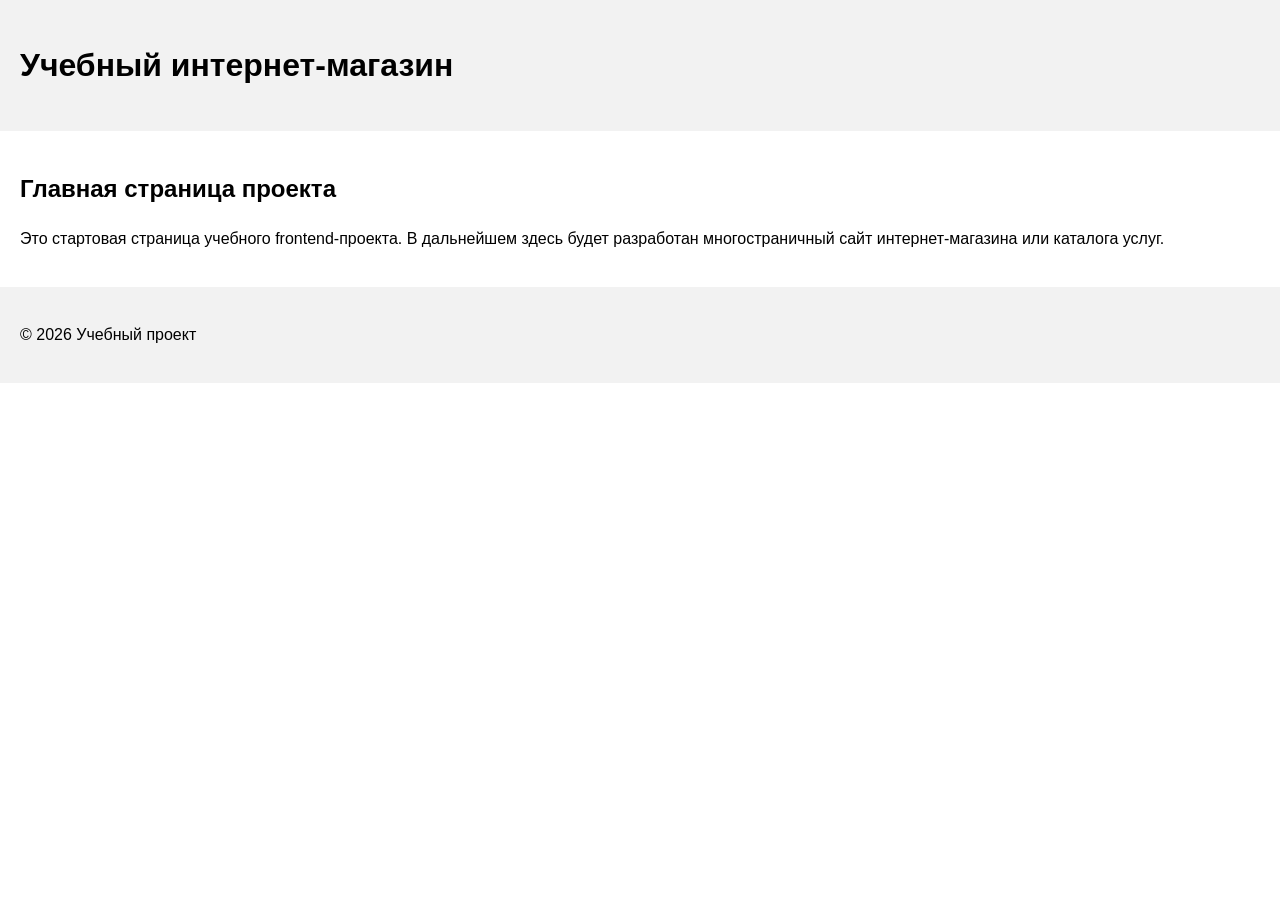
==== index.html @ 75009446 "feat: initialize frontend project structure" ====
<!DOCTYPE html>
<html lang="ru">
<head>
  <meta charset="UTF-8">
  <meta name="viewport" content="width=device-width, initial-scale=1.0">
  <title>Каталог товаров</title>
  <link rel="stylesheet" href="css/style.css">
</head>
<body>
  <header>
    <h1>Учебный интернет-магазин</h1>
  </header>

  <main>
    <section>
      <h2>Главная страница проекта</h2>
      <p>
        Это стартовая страница учебного frontend-проекта.
        В дальнейшем здесь будет разработан многостраничный сайт
        интернет-магазина или каталога услуг.
      </p>
    </section>
  </main>

  <footer>
    <p>&copy; 2026 Учебный проект</p>
  </footer>
</body>
</html>
---- css/style.css ----
body {
  margin: 0;
  font-family: Arial, sans-serif;
  line-height: 1.5;
}

header,
main,
footer {
  padding: 20px;
}

header {
  background-color: #f2f2f2;
}

footer {
  background-color: #f2f2f2;
}
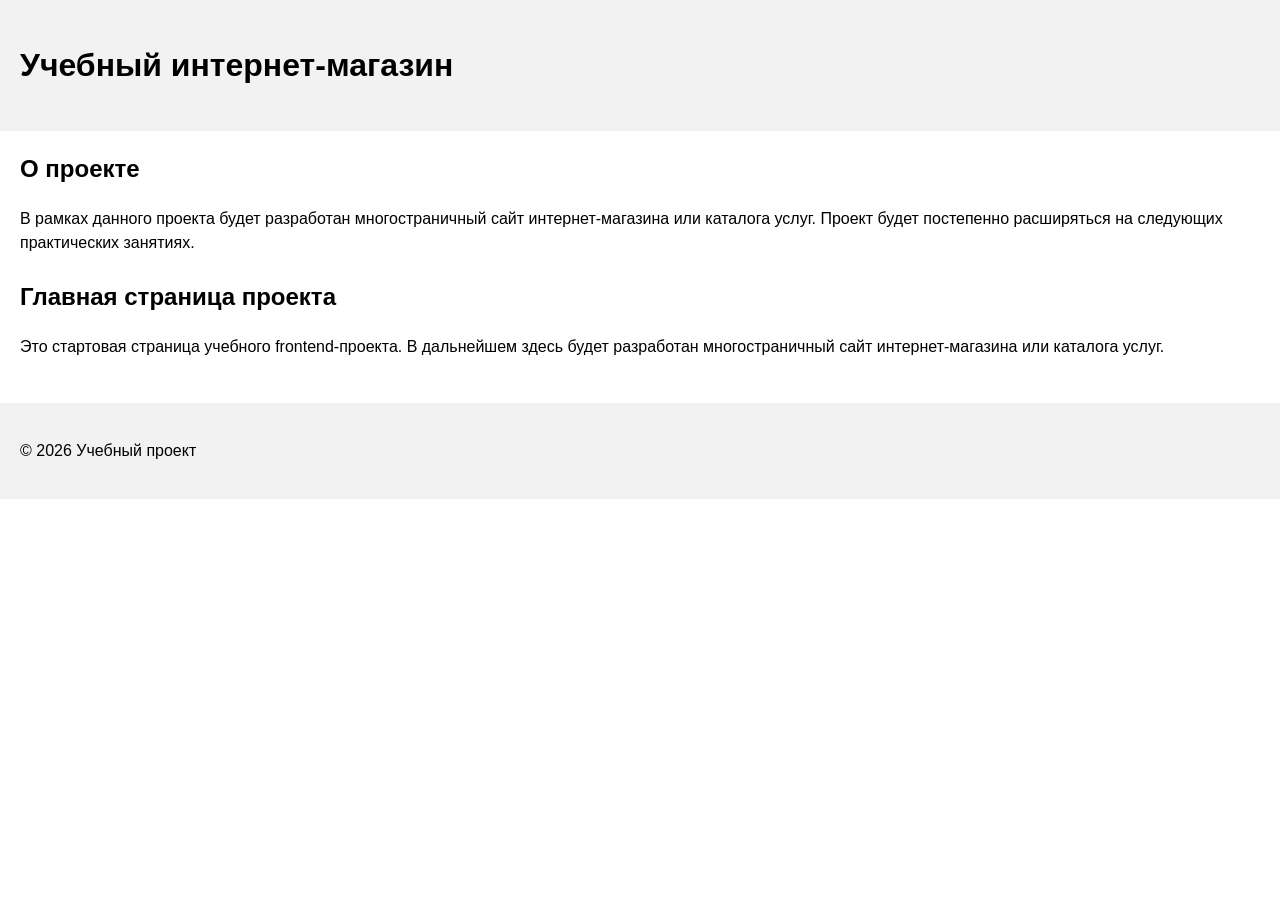
==== commit c70e77d8: "feat: add project description section" ====
--- a/index.html
+++ b/index.html
@@ -12,6 +12,16 @@
   </header>
 
   <main>
+
+    <section>
+      <h2>О проекте</h2>
+      <p>
+        В рамках данного проекта будет разработан многостраничный сайт
+        интернет-магазина или каталога услуг. Проект будет постепенно
+        расширяться на следующих практических занятиях.
+      </p>
+    </section>
+
     <section>
       <h2>Главная страница проекта</h2>
       <p>
@@ -20,6 +30,7 @@
         интернет-магазина или каталога услуг.
       </p>
     </section>
+    
   </main>
 
   <footer>
--- a/css/style.css
+++ b/css/style.css
@@ -17,3 +17,11 @@
 footer {
   background-color: #f2f2f2;
 }
+
+section {
+  margin-bottom: 24px;
+}
+
+section h2 {
+  margin-top: 0;
+}
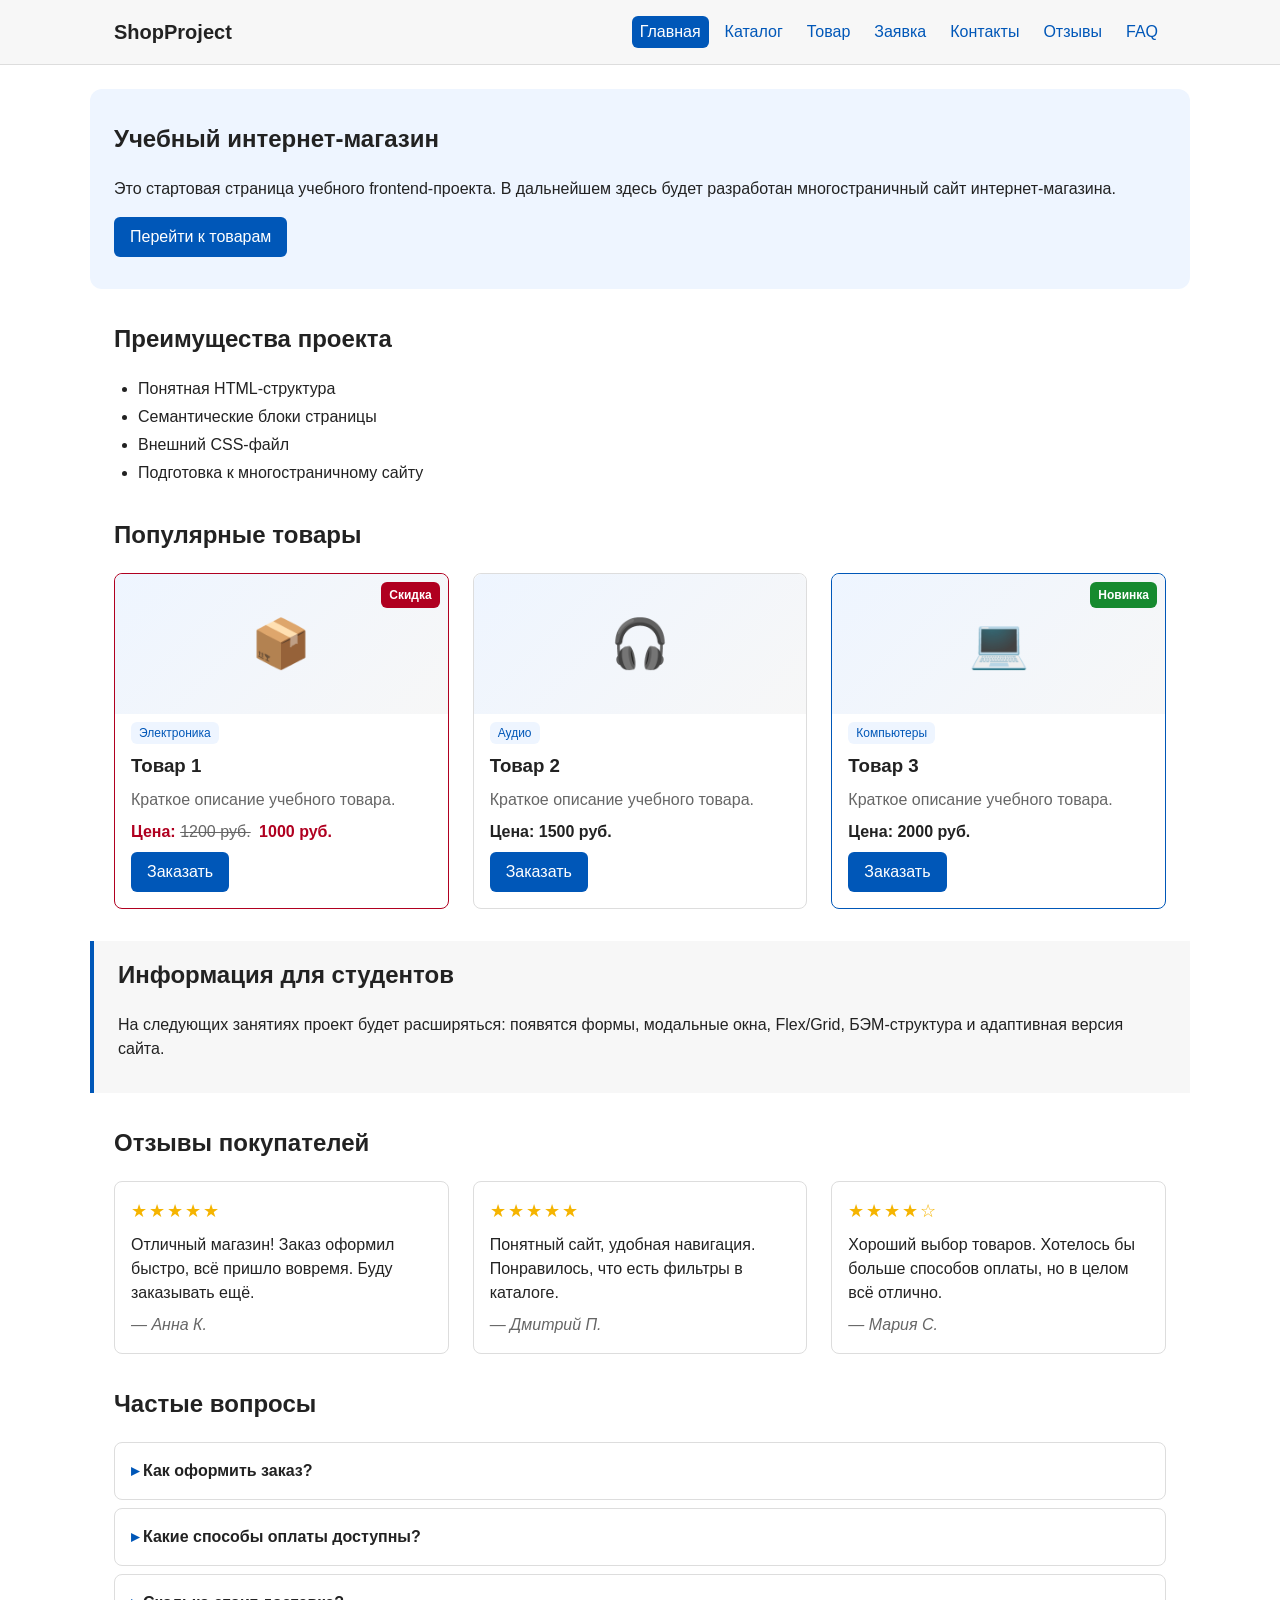
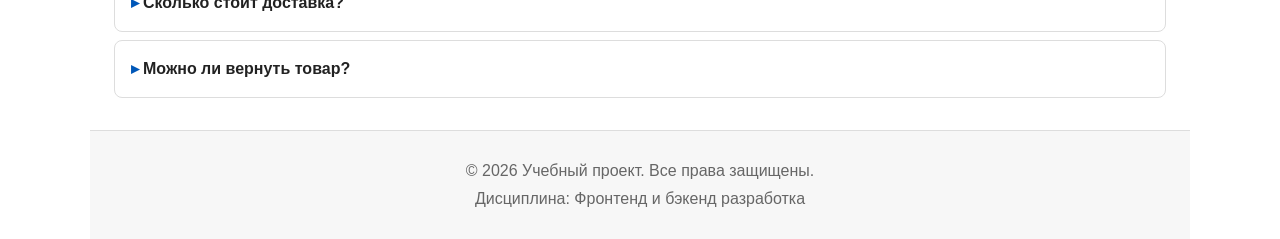
==== commit 0d5a9c74: "feat: add reviews, FAQ and enhanced product cards" ====
--- a/index.html
+++ b/index.html
@@ -3,38 +3,195 @@
 <head>
   <meta charset="UTF-8">
   <meta name="viewport" content="width=device-width, initial-scale=1.0">
-  <title>Каталог товаров</title>
+  <meta name="description" content="Учебный интернет-магазин — главная страница.">
+  <title>Главная — Учебный интернет-магазин</title>
   <link rel="stylesheet" href="css/style.css">
+  <script src="js/main.js" defer></script>
 </head>
 <body>
-  <header>
-    <h1>Учебный интернет-магазин</h1>
+
+  <header class="site-header">
+    <div class="site-header__inner">
+      <a class="site-header__logo" href="index.html">ShopProject</a>
+      <nav class="site-nav" aria-label="Основная навигация">
+        <ul class="site-nav__list">
+          <li class="site-nav__item"><a class="site-nav__link site-nav__link--active" href="index.html">Главная</a></li>
+          <li class="site-nav__item"><a class="site-nav__link" href="catalog.html">Каталог</a></li>
+          <li class="site-nav__item"><a class="site-nav__link" href="product.html">Товар</a></li>
+          <li class="site-nav__item"><a class="site-nav__link" href="order.html">Заявка</a></li>
+          <li class="site-nav__item"><a class="site-nav__link" href="contacts.html">Контакты</a></li>
+          <li class="site-nav__item"><a class="site-nav__link" href="#reviews">Отзывы</a></li>
+          <li class="site-nav__item"><a class="site-nav__link" href="#faq">FAQ</a></li>
+        </ul>
+      </nav>
+    </div>
   </header>
 
   <main>
 
-    <section>
-      <h2>О проекте</h2>
-      <p>
-        В рамках данного проекта будет разработан многостраничный сайт
-        интернет-магазина или каталога услуг. Проект будет постепенно
-        расширяться на следующих практических занятиях.
-      </p>
+    <section class="hero">
+      <h1>Учебный интернет-магазин</h1>
+      <p>Это стартовая страница учебного frontend-проекта. В дальнейшем здесь будет разработан многостраничный сайт интернет-магазина.</p>
+      <a class="button button--primary" href="#popular">Перейти к товарам</a>
     </section>
 
-    <section>
-      <h2>Главная страница проекта</h2>
-      <p>
-        Это стартовая страница учебного frontend-проекта.
-        В дальнейшем здесь будет разработан многостраничный сайт
-        интернет-магазина или каталога услуг.
-      </p>
+    <section class="section" id="advantages">
+      <h2>Преимущества проекта</h2>
+      <ul class="advantages-list">
+        <li>Понятная HTML-структура</li>
+        <li>Семантические блоки страницы</li>
+        <li>Внешний CSS-файл</li>
+        <li>Подготовка к многостраничному сайту</li>
+      </ul>
     </section>
-    
+
+    <section class="section" id="popular">
+      <h2>Популярные товары</h2>
+      <div class="products-grid">
+
+        <article class="product-card product-card--discount">
+          <span class="product-card__badge">Скидка</span>
+          <div class="product-card__image">
+            <span class="product-card__image-placeholder">📦</span>
+          </div>
+          <span class="product-card__category">Электроника</span>
+          <h3 class="product-card__title">Товар 1</h3>
+          <p class="product-card__description">Краткое описание учебного товара.</p>
+          <p class="product-card__price">Цена: <s class="product-card__price-old">1200 руб.</s> 1000 руб.</p>
+          <button class="button button--primary product-card__button" type="button" data-product="Товар 1">Заказать</button>
+        </article>
+
+        <article class="product-card">
+          <div class="product-card__image">
+            <span class="product-card__image-placeholder">🎧</span>
+          </div>
+          <span class="product-card__category">Аудио</span>
+          <h3 class="product-card__title">Товар 2</h3>
+          <p class="product-card__description">Краткое описание учебного товара.</p>
+          <p class="product-card__price">Цена: 1500 руб.</p>
+          <button class="button button--primary product-card__button" type="button" data-product="Товар 2">Заказать</button>
+        </article>
+
+        <article class="product-card product-card--featured">
+          <span class="product-card__badge product-card__badge--new">Новинка</span>
+          <div class="product-card__image">
+            <span class="product-card__image-placeholder">💻</span>
+          </div>
+          <span class="product-card__category">Компьютеры</span>
+          <h3 class="product-card__title">Товар 3</h3>
+          <p class="product-card__description">Краткое описание учебного товара.</p>
+          <p class="product-card__price">Цена: 2000 руб.</p>
+          <button class="button button--primary product-card__button" type="button" data-product="Товар 3">Заказать</button>
+        </article>
+
+      </div>
+    </section>
+
+    <aside class="aside-info">
+      <h2>Информация для студентов</h2>
+      <p>На следующих занятиях проект будет расширяться: появятся формы, модальные окна, Flex/Grid, БЭМ-структура и адаптивная версия сайта.</p>
+    </aside>
+
+      <!-- Отзывы -->
+    <section class="section" id="reviews">
+      <h2>Отзывы покупателей</h2>
+      <div class="reviews-grid">
+
+        <article class="review-card">
+          <p class="review-card__rating" aria-label="Оценка 5 из 5">★★★★★</p>
+          <p class="review-card__text">Отличный магазин! Заказ оформил быстро, всё пришло вовремя. Буду заказывать ещё.</p>
+          <p class="review-card__author">— Анна К.</p>
+        </article>
+
+        <article class="review-card">
+          <p class="review-card__rating" aria-label="Оценка 5 из 5">★★★★★</p>
+          <p class="review-card__text">Понятный сайт, удобная навигация. Понравилось, что есть фильтры в каталоге.</p>
+          <p class="review-card__author">— Дмитрий П.</p>
+        </article>
+
+        <article class="review-card">
+          <p class="review-card__rating" aria-label="Оценка 4 из 5">★★★★☆</p>
+          <p class="review-card__text">Хороший выбор товаров. Хотелось бы больше способов оплаты, но в целом всё отлично.</p>
+          <p class="review-card__author">— Мария С.</p>
+        </article>
+
+      </div>
+    </section>
+
+    <!-- FAQ -->
+    <section class="section" id="faq">
+      <h2>Частые вопросы</h2>
+      <div class="faq">
+
+        <details class="faq-item">
+          <summary class="faq-item__question">Как оформить заказ?</summary>
+          <p class="faq-item__answer">Нажмите кнопку «Заказать» в карточке товара, заполните форму в модальном окне и подтвердите заявку. Мы свяжемся с вами для уточнения деталей.</p>
+        </details>
+
+        <details class="faq-item">
+          <summary class="faq-item__question">Какие способы оплаты доступны?</summary>
+          <p class="faq-item__answer">Мы принимаем банковские карты, переводы по СБП и наличные при получении.</p>
+        </details>
+
+        <details class="faq-item">
+          <summary class="faq-item__question">Сколько стоит доставка?</summary>
+          <p class="faq-item__answer">Доставка по городу — бесплатно при заказе от 3000 рублей. По России — от 300 рублей в зависимости от региона.</p>
+        </details>
+
+        <details class="faq-item">
+          <summary class="faq-item__question">Можно ли вернуть товар?</summary>
+          <p class="faq-item__answer">Да, в течение 14 дней с момента получения, если товар не был в использовании и сохранена упаковка.</p>
+        </details>
+
+      </div>
+    </section>
+
+    <p class="success-message" id="success-message" hidden>Форма успешно отправлена!</p>
   </main>
 
-  <footer>
-    <p>&copy; 2026 Учебный проект</p>
+  <footer class="site-footer" id="contacts">
+    <p>&copy; 2026 Учебный проект. Все права защищены.</p>
+    <p>Дисциплина: Фронтенд и бэкенд разработка</p>
   </footer>
+
+  <dialog class="order-dialog" id="order-dialog" aria-labelledby="order-dialog-title">
+    <h2 class="order-dialog__title" id="order-dialog-title">Оформление заявки</h2>
+    <form class="order-form" id="order-form" action="#" method="post" novalidate>
+      <input id="selected-product" name="selected-product" type="hidden">
+
+      <div class="order-form__field">
+        <label class="order-form__label" for="order-name">Имя</label>
+        <input class="order-form__input" id="order-name" name="name" type="text" placeholder="Введите ваше имя" minlength="2" required>
+      </div>
+
+      <div class="order-form__field">
+        <label class="order-form__label" for="order-email">E-mail</label>
+        <input class="order-form__input" id="order-email" name="email" type="email" placeholder="example@mail.ru" required>
+      </div>
+
+      <div class="order-form__field">
+        <label class="order-form__label" for="order-phone">Телефон</label>
+        <input class="order-form__input" id="order-phone" name="phone" type="tel" placeholder="+7 (900) 000-00-00" required>
+      </div>
+
+      <div class="order-form__field">
+        <label class="order-form__label" for="order-comment">Комментарий</label>
+        <textarea class="order-form__textarea" id="order-comment" name="comment" rows="3" placeholder="Дополнительная информация"></textarea>
+      </div>
+
+      <div class="order-form__field order-form__field--checkbox">
+        <label>
+          <input id="order-agreement" name="agreement" type="checkbox" required>
+          Я согласен на обработку данных
+        </label>
+      </div>
+
+      <div class="order-form__actions">
+        <button class="button button--secondary" type="button" id="close-order-dialog">Закрыть</button>
+        <button class="button button--primary" type="submit">Отправить заявку</button>
+      </div>
+    </form>
+  </dialog>
+
 </body>
-</html>
+</html>
--- a/css/style.css
+++ b/css/style.css
@@ -1,27 +1,741 @@
+/* ===================================
+   1. Переменные проекта
+   =================================== */
+:root {
+  /* Основные цвета */
+  --color-bg: #ffffff;
+  --color-text: #222222;
+  --color-muted: #666666;
+  --color-primary: #0057b8;
+  --color-primary-dark: #003f86;
+  --color-border: #dddddd;
+  --color-surface: #f7f7f7;
+  --color-surface-accent: #eef5ff;
+  --color-danger: #b00020;
+  --color-success: #168a2f;
+  --color-success-bg: #eefaf0;
+  --color-white: #ffffff;
+
+  /* Отступы */
+  --space-xs: 4px;
+  --space-sm: 8px;
+  --space-md: 16px;
+  --space-lg: 24px;
+  --space-xl: 32px;
+
+  /* Скругления */
+  --radius-sm: 6px;
+  --radius-md: 8px;
+  --radius-lg: 12px;
+
+  /* Размеры */
+  --container-width: 1100px;
+}
+
+/* ===================================
+   2. Базовые стили
+   =================================== */
+* {
+  box-sizing: border-box;
+}
+
+html {
+  scroll-behavior: smooth;
+}
+
 body {
   margin: 0;
   font-family: Arial, sans-serif;
   line-height: 1.5;
-}
-
-header,
-main,
-footer {
-  padding: 20px;
-}
-
-header {
-  background-color: #f2f2f2;
-}
-
-footer {
-  background-color: #f2f2f2;
-}
-
-section {
-  margin-bottom: 24px;
-}
-
-section h2 {
+  color: var(--color-text);
+  background-color: var(--color-bg);
+}
+
+img {
+  max-width: 100%;
+  height: auto;
+}
+
+/* ===================================
+   3. Общие элементы интерфейса
+   =================================== */
+a {
+  color: var(--color-primary);
+  text-decoration: none;
+}
+
+a:hover {
+  color: var(--color-primary-dark);
+  text-decoration: underline;
+}
+
+a:focus-visible {
+  outline: 2px solid var(--color-primary);
+  outline-offset: 3px;
+}
+
+/* Кнопка */
+.button {
+  display: inline-block;
+  padding: var(--space-sm) var(--space-md);
+  border: none;
+  border-radius: var(--radius-sm);
+  font: inherit;
+  text-decoration: none;
+  cursor: pointer;
+}
+
+.button--primary {
+  color: var(--color-white);
+  background-color: var(--color-primary);
+}
+
+.button--primary:hover {
+  background-color: var(--color-primary-dark);
+  color: var(--color-white);
+  text-decoration: none;
+}
+
+.button--secondary {
+  color: var(--color-primary);
+  background-color: transparent;
+  border: 1px solid var(--color-primary);
+}
+
+.button--secondary:hover {
+  color: var(--color-white);
+  background-color: var(--color-primary);
+}
+
+.button:focus-visible {
+  outline: 2px solid var(--color-primary);
+  outline-offset: 3px;
+}
+
+.button:disabled,
+.button--disabled {
+  opacity: 0.6;
+  cursor: not-allowed;
+}
+
+/* ===================================
+   4. Компоненты страницы
+   =================================== */
+
+/* Шапка */
+.site-header {
+  background-color: var(--color-surface);
+  position: sticky;
+  top: 0;
+  z-index: 100;
+  border-bottom: 1px solid var(--color-border);
+}
+
+.site-header__inner {
+  max-width: var(--container-width);
+  margin: 0 auto;
+  padding: var(--space-md) var(--space-lg);
+  display: flex;
+  justify-content: space-between;
+  align-items: center;
+  gap: var(--space-md);
+  flex-wrap: wrap;
+}
+
+.site-header__logo {
+  font-size: 20px;
+  font-weight: 700;
+  color: var(--color-text);
+}
+
+.site-header__logo:hover {
+  color: var(--color-primary);
+  text-decoration: none;
+}
+
+/* Навигация */
+.site-nav__list {
+  display: flex;
+  flex-wrap: wrap;
+  gap: var(--space-sm);
+  padding: 0;
+  margin: 0;
+  list-style: none;
+}
+
+.site-nav__link {
+  display: inline-block;
+  padding: var(--space-xs) var(--space-sm);
+  color: var(--color-primary);
+  border-radius: var(--radius-sm);
+}
+
+.site-nav__link:hover {
+  color: var(--color-white);
+  background-color: var(--color-primary);
+  text-decoration: none;
+}
+
+.site-nav__link--active {
+  color: var(--color-white);
+  background-color: var(--color-primary);
+}
+
+.site-nav__link:focus-visible {
+  outline: 2px solid var(--color-primary);
+  outline-offset: 3px;
+}
+
+/* Hero */
+.hero {
+  max-width: var(--container-width);
+  margin: var(--space-lg) auto var(--space-xl);
+  padding: var(--space-xl) var(--space-lg);
+  background-color: var(--color-surface-accent);
+  border-radius: var(--radius-lg);
+}
+
+.hero h1 {
   margin-top: 0;
 }
+
+/* Секции */
+.section {
+  max-width: var(--container-width);
+  margin: 0 auto var(--space-xl);
+  padding: 0 var(--space-lg);
+}
+
+.section h2 {
+  margin-top: 0;
+}
+
+/* Список преимуществ */
+.advantages-list {
+  padding-left: var(--space-lg);
+}
+
+.advantages-list li {
+  margin-bottom: var(--space-xs);
+}
+
+/* Сетка товаров */
+.products-grid {
+  display: grid;
+  grid-template-columns: repeat(auto-fit, minmax(240px, 1fr));
+  gap: var(--space-lg);
+}
+
+/* Карточка товара */
+.product-card {
+  position: relative;
+  display: flex;
+  flex-direction: column;
+  gap: var(--space-sm);
+  padding: var(--space-md);
+  border: 1px solid var(--color-border);
+  border-radius: var(--radius-md);
+  background-color: var(--color-bg);
+  transition: border-color 0.2s;
+}
+
+.product-card:hover {
+  border-color: var(--color-primary);
+}
+
+.product-card--featured {
+  border-color: var(--color-primary);
+}
+
+.product-card--discount {
+  border-color: var(--color-danger);
+}
+
+.product-card__badge {
+  position: absolute;
+  top: var(--space-sm);
+  right: var(--space-sm);
+  padding: 4px 8px;
+  font-size: 12px;
+  font-weight: 700;
+  color: var(--color-white);
+  background-color: var(--color-danger);
+  border-radius: var(--radius-sm);
+}
+
+.product-card__badge--new {
+  background-color: var(--color-success);
+}
+
+.product-card__title {
+  margin: 0;
+  color: var(--color-text);
+}
+
+.product-card__description {
+  margin: 0;
+  color: var(--color-muted);
+}
+
+.product-card__price {
+  margin: 0;
+  font-weight: 700;
+}
+
+.product-card--discount .product-card__price {
+  color: var(--color-danger);
+}
+
+.product-card__button {
+  margin-top: auto;
+  align-self: flex-start;
+}
+
+/* Aside */
+.aside-info {
+  max-width: var(--container-width);
+  margin: 0 auto var(--space-xl);
+  padding: var(--space-md) var(--space-lg);
+  border-left: 4px solid var(--color-primary);
+  background-color: var(--color-surface);
+}
+
+.aside-info h2 {
+  margin-top: 0;
+}
+
+/* Хлебные крошки */
+.breadcrumbs {
+  max-width: var(--container-width);
+  margin: var(--space-md) auto;
+  padding: 0 var(--space-lg);
+  font-size: 14px;
+  color: var(--color-muted);
+}
+
+.breadcrumbs__link {
+  color: var(--color-primary);
+}
+
+.breadcrumbs__current::before {
+  content: " / ";
+  color: var(--color-muted);
+}
+
+/* Подвал */
+.site-footer {
+  max-width: var(--container-width);
+  margin: var(--space-xl) auto 0;
+  padding: var(--space-lg);
+  border-top: 1px solid var(--color-border);
+  background-color: var(--color-surface);
+  color: var(--color-muted);
+  text-align: center;
+}
+
+.site-footer p {
+  margin: var(--space-xs) 0;
+}
+
+/* ===================================
+   5. Форма и модальное окно
+   =================================== */
+.order-dialog {
+  width: min(100% - 32px, 560px);
+  padding: var(--space-lg);
+  border: none;
+  border-radius: var(--radius-lg);
+}
+
+.order-dialog::backdrop {
+  background-color: rgba(0, 0, 0, 0.5);
+}
+
+.order-dialog__title {
+  margin-top: 0;
+}
+
+.order-form__field {
+  margin-bottom: var(--space-md);
+}
+
+.order-form__label {
+  display: block;
+  margin-bottom: var(--space-xs);
+}
+
+.order-form__input,
+.order-form__select,
+.order-form__textarea {
+  width: 100%;
+  padding: 10px 12px;
+  border: 1px solid var(--color-border);
+  border-radius: var(--radius-sm);
+  font: inherit;
+}
+
+.order-form__input:hover,
+.order-form__textarea:hover {
+  border-color: var(--color-primary);
+}
+
+.order-form__input:focus-visible,
+.order-form__textarea:focus-visible,
+.order-form__actions button:focus-visible {
+  outline: 2px solid var(--color-primary);
+  outline-offset: 3px;
+}
+
+.order-form__field--checkbox input {
+  width: auto;
+}
+
+.order-form__actions {
+  display: flex;
+  gap: var(--space-md);
+  margin-top: var(--space-lg);
+}
+
+[aria-invalid="true"] {
+  border-color: var(--color-danger);
+}
+
+/* Сообщение об успехе */
+.success-message {
+  max-width: var(--container-width);
+  margin: var(--space-lg) auto;
+  padding: var(--space-md) var(--space-lg);
+  border-left: 4px solid var(--color-success);
+  background-color: var(--color-success-bg);
+}
+
+/* ===================================
+   5.1 Карточка товара (страница)
+   =================================== */
+.product-detail {
+  display: grid;
+  grid-template-columns: 1fr 1fr;
+  gap: var(--space-xl);
+  align-items: start;
+}
+
+.product-detail__image {
+  position: relative;
+}
+
+.product-detail__placeholder {
+  display: flex;
+  align-items: center;
+  justify-content: center;
+  min-height: 300px;
+  background-color: var(--color-surface);
+  border: 1px solid var(--color-border);
+  border-radius: var(--radius-md);
+  color: var(--color-muted);
+}
+
+.product-detail__info {
+  position: relative;
+}
+
+.product-detail__info h1 {
+  margin-top: var(--space-md);
+}
+
+.product-detail__price {
+  font-size: 20px;
+  font-weight: 700;
+  color: var(--color-primary);
+}
+
+.product-detail__description {
+  color: var(--color-muted);
+  margin-bottom: var(--space-lg);
+}
+
+.product-detail__info .button {
+  margin-right: var(--space-sm);
+  margin-bottom: var(--space-sm);
+}
+
+/* ===================================
+   6. Каталог
+   =================================== */
+.catalog-layout {
+  max-width: var(--container-width);
+  margin: 0 auto var(--space-xl);
+  padding: 0 var(--space-lg);
+  display: grid;
+  grid-template-columns: 260px 1fr;
+  grid-template-areas: "filters products";
+  gap: var(--space-lg);
+}
+
+.catalog-filters {
+  grid-area: filters;
+  padding: var(--space-md);
+  border: 1px solid var(--color-border);
+  border-radius: var(--radius-md);
+  background-color: var(--color-surface);
+}
+
+.catalog-products {
+  grid-area: products;
+}
+
+.filters-form {
+  display: grid;
+  gap: var(--space-md);
+}
+
+.filters-form fieldset {
+  margin: 0;
+  padding: var(--space-md);
+  border: 1px solid var(--color-border);
+  border-radius: var(--radius-sm);
+}
+
+.filters-form legend {
+  font-weight: 700;
+}
+
+.filters-form label {
+  display: block;
+  margin-bottom: var(--space-sm);
+}
+
+.filters-form input[type="number"] {
+  width: 100%;
+  padding: 8px 10px;
+  border: 1px solid var(--color-border);
+  border-radius: var(--radius-sm);
+  font: inherit;
+}
+
+/* ===================================
+   7. Таблица характеристик
+   =================================== */
+.product-table {
+  width: 100%;
+  max-width: var(--container-width);
+  margin: var(--space-lg) auto;
+  border-collapse: collapse;
+}
+
+.product-table caption {
+  caption-side: top;
+  padding: var(--space-sm) 0;
+  font-weight: 700;
+  text-align: left;
+}
+
+.product-table th,
+.product-table td {
+  padding: var(--space-sm) var(--space-md);
+  border: 1px solid var(--color-border);
+  text-align: left;
+}
+
+.product-table th {
+  background-color: var(--color-surface);
+}
+
+/* ===================================
+   8. Утилиты
+   =================================== */
+:target {
+  outline: 2px dashed var(--color-primary);
+  outline-offset: 4px;
+}
+
+.back-to-top {
+  position: fixed;
+  right: var(--space-lg);
+  bottom: var(--space-lg);
+  z-index: 200;
+  padding: var(--space-sm) var(--space-md);
+  color: var(--color-white);
+  background-color: var(--color-primary);
+  border-radius: var(--radius-md);
+  text-decoration: none;
+}
+
+.back-to-top:hover {
+  background-color: var(--color-primary-dark);
+  color: var(--color-white);
+  text-decoration: none;
+}
+
+/* Форма на отдельной странице */
+.order-form--page {
+  max-width: 560px;
+  padding: var(--space-lg);
+  border: 1px solid var(--color-border);
+  border-radius: var(--radius-md);
+  background-color: var(--color-surface);
+}
+
+/* Список контактов */
+.contacts-list {
+  list-style: none;
+  padding: 0;
+}
+
+.contacts-list li {
+  padding: var(--space-sm) 0;
+  border-bottom: 1px solid var(--color-border);
+}
+
+/* Заглушка карты */
+.map-placeholder {
+  display: flex;
+  align-items: center;
+  justify-content: center;
+  min-height: 240px;
+  padding: var(--space-lg);
+  background-color: var(--color-surface);
+  border: 1px dashed var(--color-border);
+  border-radius: var(--radius-md);
+  color: var(--color-muted);
+  text-align: center;
+}
+
+/* ===================================
+   9. Самостоятельные доработки
+   =================================== */
+
+/* ---- Фото товара в карточке ---- */
+.product-card__image {
+  display: flex;
+  align-items: center;
+  justify-content: center;
+  min-height: 140px;
+  margin: calc(var(--space-md) * -1) calc(var(--space-md) * -1) 0;
+  background: linear-gradient(135deg, var(--color-surface-accent), var(--color-surface));
+  border-radius: var(--radius-md) var(--radius-md) 0 0;
+}
+
+.product-card__image-placeholder {
+  font-size: 48px;
+  line-height: 1;
+}
+
+/* ---- Категория в карточке ---- */
+.product-card__category {
+  display: inline-block;
+  align-self: flex-start;
+  padding: 2px 8px;
+  font-size: 12px;
+  color: var(--color-primary);
+  background-color: var(--color-surface-accent);
+  border-radius: var(--radius-sm);
+}
+
+/* ---- Старая цена (зачёркнутая) ---- */
+.product-card__price-old {
+  margin-right: var(--space-xs);
+  color: var(--color-muted);
+  font-weight: 400;
+}
+
+/* ---- Отзывы ---- */
+.reviews-grid {
+  display: grid;
+  grid-template-columns: repeat(auto-fit, minmax(260px, 1fr));
+  gap: var(--space-lg);
+}
+
+.review-card {
+  display: flex;
+  flex-direction: column;
+  gap: var(--space-sm);
+  padding: var(--space-md);
+  border: 1px solid var(--color-border);
+  border-radius: var(--radius-md);
+  background-color: var(--color-bg);
+  transition: box-shadow 0.2s, transform 0.2s;
+}
+
+.review-card:hover {
+  box-shadow: 0 4px 16px rgba(0, 87, 184, 0.1);
+  transform: translateY(-2px);
+}
+
+.review-card__rating {
+  margin: 0;
+  font-size: 18px;
+  color: #f5b400;
+  letter-spacing: 2px;
+}
+
+.review-card__text {
+  margin: 0;
+  color: var(--color-text);
+}
+
+.review-card__author {
+  margin: 0;
+  margin-top: auto;
+  color: var(--color-muted);
+  font-style: italic;
+}
+
+/* ---- FAQ ---- */
+.faq {
+  display: grid;
+  gap: var(--space-sm);
+}
+
+.faq-item {
+  padding: var(--space-md);
+  border: 1px solid var(--color-border);
+  border-radius: var(--radius-md);
+  background-color: var(--color-bg);
+  transition: border-color 0.2s;
+}
+
+.faq-item[open] {
+  border-color: var(--color-primary);
+}
+
+.faq-item__question {
+  cursor: pointer;
+  font-weight: 700;
+  color: var(--color-text);
+  list-style: none;
+}
+
+.faq-item__question::-webkit-details-marker {
+  display: none;
+}
+
+.faq-item__question::before {
+  content: "▸ ";
+  color: var(--color-primary);
+  margin-right: var(--space-xs);
+  display: inline-block;
+  transition: transform 0.2s;
+}
+
+.faq-item[open] .faq-item__question::before {
+  transform: rotate(90deg);
+}
+
+.faq-item__question:hover {
+  color: var(--color-primary);
+}
+
+.faq-item__answer {
+  margin: var(--space-sm) 0 0;
+  color: var(--color-muted);
+}
+
+/* ---- Улучшенный hover карточек ---- */
+.product-card {
+  transition: border-color 0.2s, box-shadow 0.2s, transform 0.2s;
+}
+
+.product-card:hover {
+  box-shadow: 0 6px 20px rgba(0, 87, 184, 0.12);
+  transform: translateY(-3px);
+}
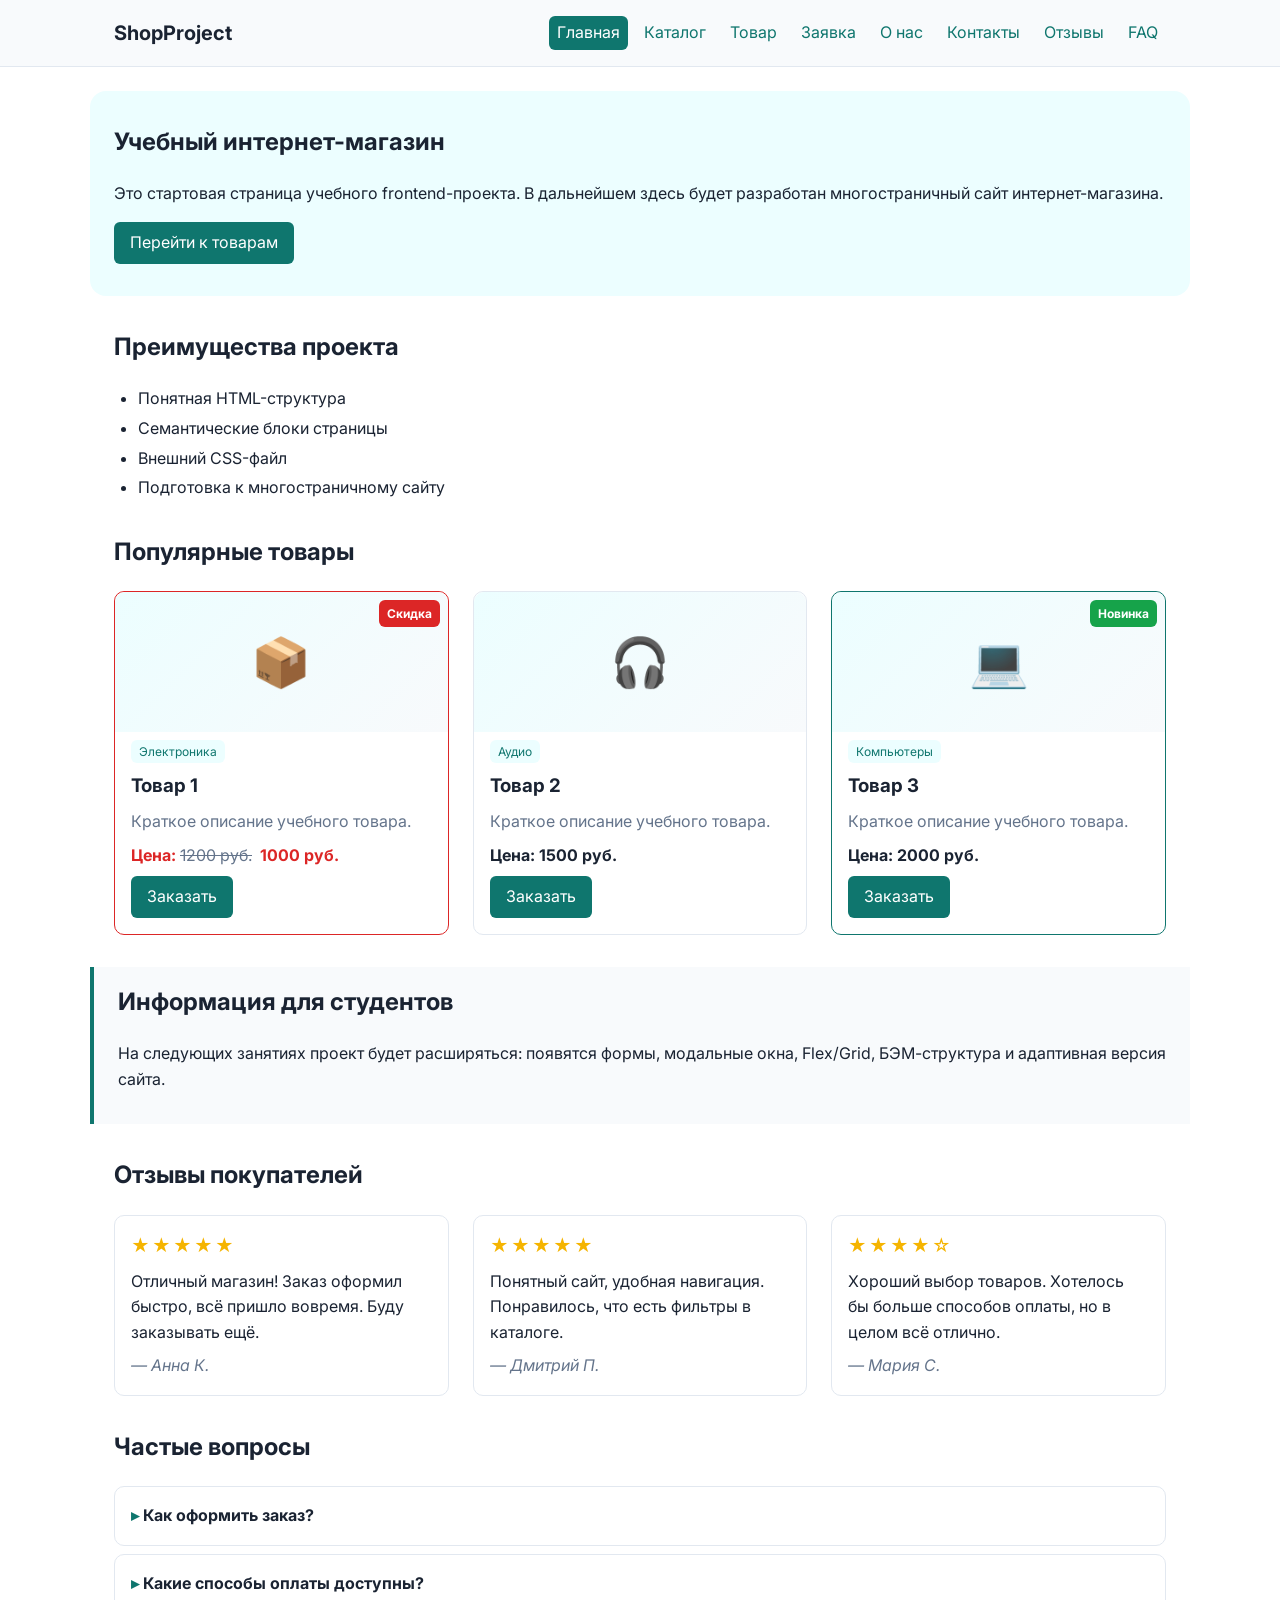
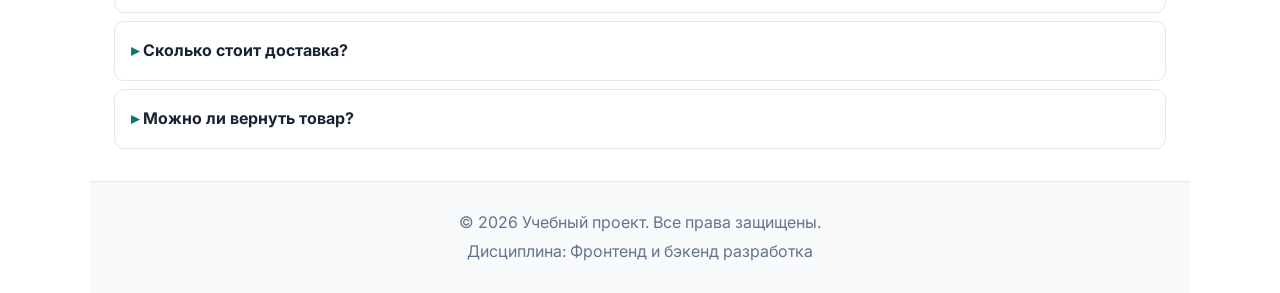
==== commit 617c6b80: "feat: add filters, localStorage, welcome banner and about page" ====
--- a/index.html
+++ b/index.html
@@ -5,20 +5,32 @@
   <meta name="viewport" content="width=device-width, initial-scale=1.0">
   <meta name="description" content="Учебный интернет-магазин — главная страница.">
   <title>Главная — Учебный интернет-магазин</title>
+  <link rel="preconnect" href="https://fonts.googleapis.com">
+  <link rel="preconnect" href="https://fonts.gstatic.com" crossorigin>
+  <link href="https://fonts.googleapis.com/css2?family=Inter:wght@400;500;600;700&display=swap" rel="stylesheet"> 
   <link rel="stylesheet" href="css/style.css">
   <script src="js/main.js" defer></script>
 </head>
 <body>
+
+  <a class="skip-link" href="#main-content">Перейти к содержимому</a>
+  <div class="welcome-banner" id="welcome-banner" hidden>
+    <div class="welcome-banner__inner">
+      <span class="welcome-banner__text" id="welcome-text"></span>
+      <button class="welcome-banner__close" type="button" id="welcome-close" aria-label="Закрыть">×</button>
+    </div>
+  </div>
 
   <header class="site-header">
     <div class="site-header__inner">
       <a class="site-header__logo" href="index.html">ShopProject</a>
       <nav class="site-nav" aria-label="Основная навигация">
         <ul class="site-nav__list">
-          <li class="site-nav__item"><a class="site-nav__link site-nav__link--active" href="index.html">Главная</a></li>
+          <li class="site-nav__item"><a class="site-nav__link site-nav__link--active" href="index.html" aria-current="page">Главная</a></li>
           <li class="site-nav__item"><a class="site-nav__link" href="catalog.html">Каталог</a></li>
           <li class="site-nav__item"><a class="site-nav__link" href="product.html">Товар</a></li>
           <li class="site-nav__item"><a class="site-nav__link" href="order.html">Заявка</a></li>
+          <li class="site-nav__item"><a class="site-nav__link" href="about.html">О нас</a></li>
           <li class="site-nav__item"><a class="site-nav__link" href="contacts.html">Контакты</a></li>
           <li class="site-nav__item"><a class="site-nav__link" href="#reviews">Отзывы</a></li>
           <li class="site-nav__item"><a class="site-nav__link" href="#faq">FAQ</a></li>
@@ -27,7 +39,7 @@
     </div>
   </header>
 
-  <main>
+  <main id="main-content">
 
     <section class="hero">
       <h1>Учебный интернет-магазин</h1>
--- a/css/style.css
+++ b/css/style.css
@@ -2,18 +2,19 @@
    1. Переменные проекта
    =================================== */
 :root {
-  /* Основные цвета */
+  /* Своя цветовая схема — тёмно-синий + бирюзовый акцент */
   --color-bg: #ffffff;
-  --color-text: #222222;
-  --color-muted: #666666;
-  --color-primary: #0057b8;
-  --color-primary-dark: #003f86;
-  --color-border: #dddddd;
-  --color-surface: #f7f7f7;
-  --color-surface-accent: #eef5ff;
-  --color-danger: #b00020;
-  --color-success: #168a2f;
-  --color-success-bg: #eefaf0;
+  --color-text: #1a2332;
+  --color-muted: #64748b;
+  --color-primary: #0f766e;
+  --color-primary-dark: #115e59;
+  --color-accent: #06b6d4;
+  --color-border: #e2e8f0;
+  --color-surface: #f8fafc;
+  --color-surface-accent: #ecfeff;
+  --color-danger: #dc2626;
+  --color-success: #16a34a;
+  --color-success-bg: #f0fdf4;
   --color-white: #ffffff;
 
   /* Отступы */
@@ -25,11 +26,16 @@
 
   /* Скругления */
   --radius-sm: 6px;
-  --radius-md: 8px;
-  --radius-lg: 12px;
+  --radius-md: 10px;
+  --radius-lg: 16px;
 
   /* Размеры */
   --container-width: 1100px;
+
+  /* Тени */
+  --shadow-sm: 0 1px 2px rgba(15, 118, 110, 0.05);
+  --shadow-md: 0 4px 16px rgba(15, 118, 110, 0.1);
+  --shadow-lg: 0 8px 24px rgba(15, 118, 110, 0.15);
 }
 
 /* ===================================
@@ -45,10 +51,11 @@
 
 body {
   margin: 0;
-  font-family: Arial, sans-serif;
-  line-height: 1.5;
+  font-family: 'Inter', 'Segoe UI', Arial, sans-serif;
+  line-height: 1.6;
   color: var(--color-text);
   background-color: var(--color-bg);
+  -webkit-font-smoothing: antialiased;
 }
 
 img {
@@ -738,4 +745,128 @@
 .product-card:hover {
   box-shadow: 0 6px 20px rgba(0, 87, 184, 0.12);
   transform: translateY(-3px);
-}+}
+
+/* Доступность: skip-link */
+.skip-link {
+  position: absolute;
+  top: -60px;
+  left: var(--space-md);
+  z-index: 999;
+  padding: var(--space-sm) var(--space-md);
+  color: var(--color-white);
+  background-color: var(--color-primary);
+  border-radius: var(--radius-sm);
+  text-decoration: none;
+  transition: top 0.2s;
+}
+
+.skip-link:focus {
+  top: var(--space-md);
+}
+
+/* Приветственный баннер */
+.welcome-banner {
+  background: linear-gradient(135deg, var(--color-primary), var(--color-accent));
+  color: var(--color-white);
+}
+
+.welcome-banner__inner {
+  max-width: var(--container-width);
+  margin: 0 auto;
+  padding: var(--space-md) var(--space-lg);
+  display: flex;
+  align-items: center;
+  gap: var(--space-md);
+}
+
+.welcome-banner__text {
+  flex: 1;
+}
+
+.welcome-banner__close {
+  padding: 4px 12px;
+  font-size: 20px;
+  line-height: 1;
+  color: var(--color-white);
+  background: transparent;
+  border: 1px solid rgba(255, 255, 255, 0.4);
+  border-radius: var(--radius-sm);
+  cursor: pointer;
+}
+
+.welcome-banner__close:hover {
+  background-color: rgba(255, 255, 255, 0.15);
+}
+
+/* ===================================
+   10. Страница «О компании»
+   =================================== */
+.values-grid {
+  display: grid;
+  grid-template-columns: repeat(auto-fit, minmax(220px, 1fr));
+  gap: var(--space-lg);
+}
+
+.value-card {
+  padding: var(--space-lg);
+  text-align: center;
+  background-color: var(--color-surface);
+  border: 1px solid var(--color-border);
+  border-radius: var(--radius-md);
+  transition: transform 0.2s, box-shadow 0.2s;
+}
+
+.value-card:hover {
+  transform: translateY(-4px);
+  box-shadow: var(--shadow-md);
+}
+
+.value-card__icon {
+  font-size: 40px;
+  margin-bottom: var(--space-sm);
+}
+
+.value-card__title {
+  margin: 0 0 var(--space-xs);
+  color: var(--color-primary);
+}
+
+.value-card__text {
+  margin: 0;
+  color: var(--color-muted);
+}
+
+.team-grid {
+  display: grid;
+  grid-template-columns: repeat(auto-fit, minmax(180px, 1fr));
+  gap: var(--space-lg);
+}
+
+.team-card {
+  padding: var(--space-lg);
+  text-align: center;
+  background-color: var(--color-bg);
+  border: 1px solid var(--color-border);
+  border-radius: var(--radius-md);
+  transition: box-shadow 0.2s;
+}
+
+.team-card:hover {
+  box-shadow: var(--shadow-sm);
+}
+
+.team-card__avatar {
+  font-size: 56px;
+  margin-bottom: var(--space-sm);
+}
+
+.team-card__name {
+  margin: 0 0 var(--space-xs);
+}
+
+.team-card__role {
+  margin: 0;
+  color: var(--color-muted);
+  font-size: 14px;
+}
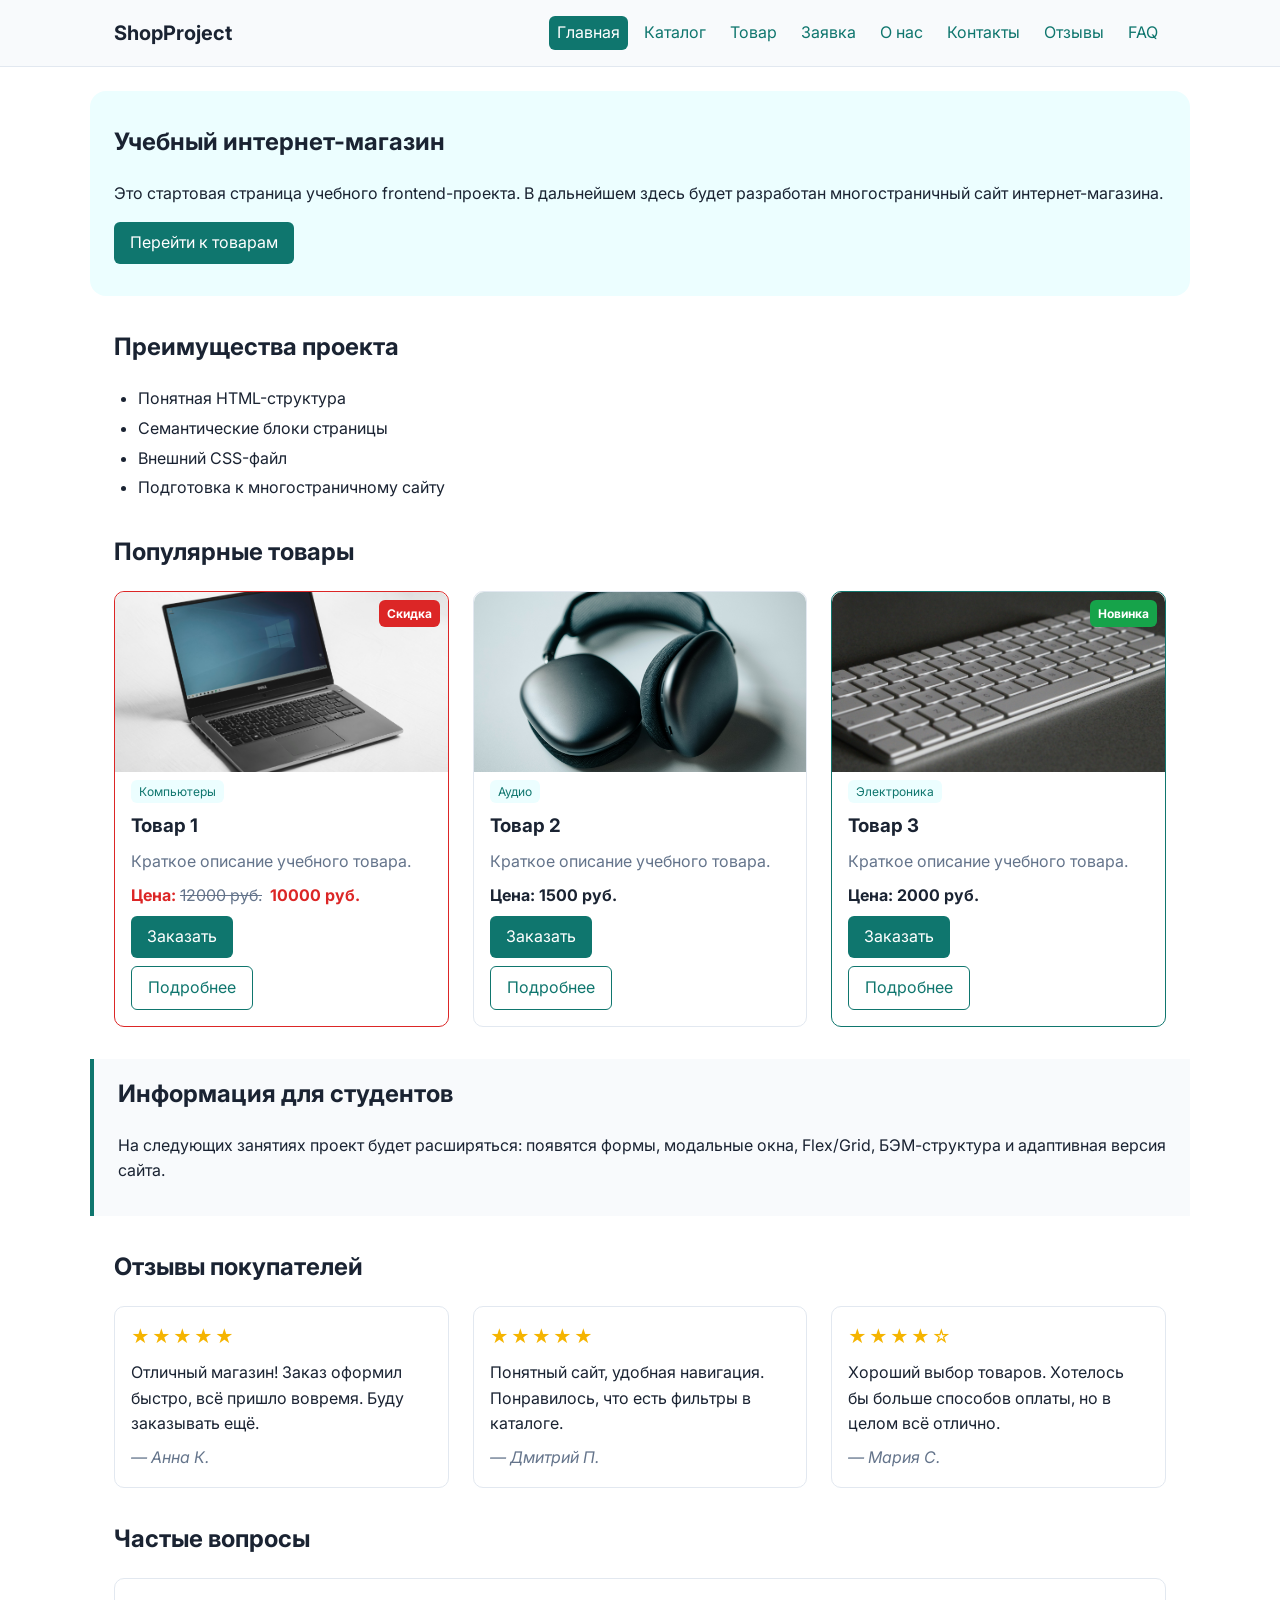
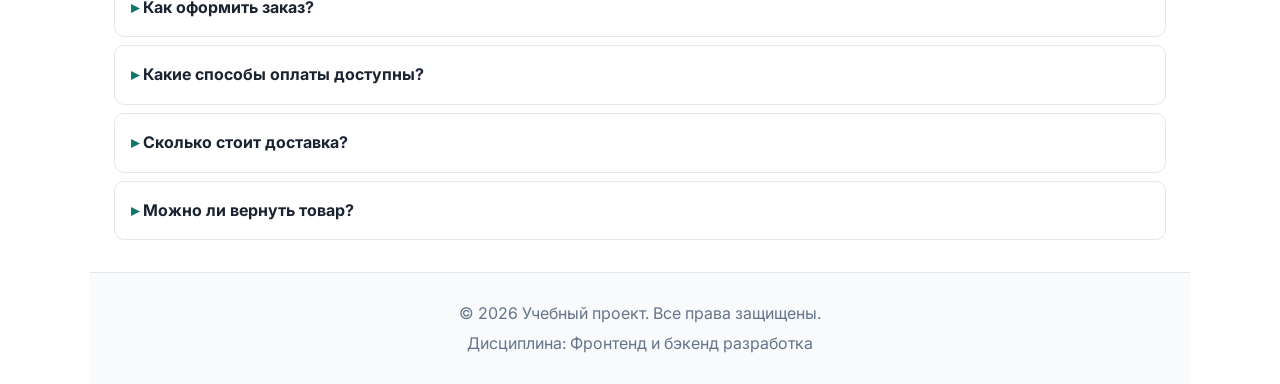
==== commit 3a268514: "feat: add product images, dynamic product page and page fade-in" ====
--- a/index.html
+++ b/index.html
@@ -64,36 +64,39 @@
         <article class="product-card product-card--discount">
           <span class="product-card__badge">Скидка</span>
           <div class="product-card__image">
-            <span class="product-card__image-placeholder">📦</span>
+            <img src="images/product-1.jpg" alt="Товар 1" loading="lazy">
           </div>
-          <span class="product-card__category">Электроника</span>
+          <span class="product-card__category">Компьютеры</span>
           <h3 class="product-card__title">Товар 1</h3>
           <p class="product-card__description">Краткое описание учебного товара.</p>
-          <p class="product-card__price">Цена: <s class="product-card__price-old">1200 руб.</s> 1000 руб.</p>
+          <p class="product-card__price">Цена: <s class="product-card__price-old">12000 руб.</s> 10000 руб.</p>
           <button class="button button--primary product-card__button" type="button" data-product="Товар 1">Заказать</button>
+          <a class="button button--secondary product-card__button" href="product.html?id=1">Подробнее</a>
         </article>
 
         <article class="product-card">
           <div class="product-card__image">
-            <span class="product-card__image-placeholder">🎧</span>
+            <img src="images/product-2.jpg" alt="Товар 2" loading="lazy">
           </div>
           <span class="product-card__category">Аудио</span>
           <h3 class="product-card__title">Товар 2</h3>
           <p class="product-card__description">Краткое описание учебного товара.</p>
           <p class="product-card__price">Цена: 1500 руб.</p>
           <button class="button button--primary product-card__button" type="button" data-product="Товар 2">Заказать</button>
+          <a class="button button--secondary product-card__button" href="product.html?id=2">Подробнее</a>
         </article>
 
         <article class="product-card product-card--featured">
           <span class="product-card__badge product-card__badge--new">Новинка</span>
           <div class="product-card__image">
-            <span class="product-card__image-placeholder">💻</span>
+            <img src="images/product-3.jpg" alt="Товар 3" loading="lazy">
           </div>
-          <span class="product-card__category">Компьютеры</span>
+          <span class="product-card__category">Электроника</span>
           <h3 class="product-card__title">Товар 3</h3>
           <p class="product-card__description">Краткое описание учебного товара.</p>
           <p class="product-card__price">Цена: 2000 руб.</p>
           <button class="button button--primary product-card__button" type="button" data-product="Товар 3">Заказать</button>
+          <a class="button button--secondary product-card__button" href="product.html?id=3">Подробнее</a>
         </article>
 
       </div>
--- a/css/style.css
+++ b/css/style.css
@@ -613,13 +613,21 @@
 
 /* ---- Фото товара в карточке ---- */
 .product-card__image {
-  display: flex;
-  align-items: center;
-  justify-content: center;
-  min-height: 140px;
   margin: calc(var(--space-md) * -1) calc(var(--space-md) * -1) 0;
-  background: linear-gradient(135deg, var(--color-surface-accent), var(--color-surface));
   border-radius: var(--radius-md) var(--radius-md) 0 0;
+  overflow: hidden;
+}
+
+.product-card__image img {
+  display: block;
+  width: 100%;
+  height: 180px;
+  object-fit: cover;
+  transition: transform 0.3s;
+}
+
+.product-card:hover .product-card__image img {
+  transform: scale(1.05);
 }
 
 .product-card__image-placeholder {
@@ -870,3 +878,18 @@
   color: var(--color-muted);
   font-size: 14px;
 }
+
+/* Фото товара на странице product.html */
+.product-detail__image img {
+  display: block;
+  width: 100%;
+  border-radius: var(--radius-md);
+}
+
+.product-detail {
+  visibility: hidden;
+}
+
+.product-detail.is-loaded {
+  visibility: visible;
+}
